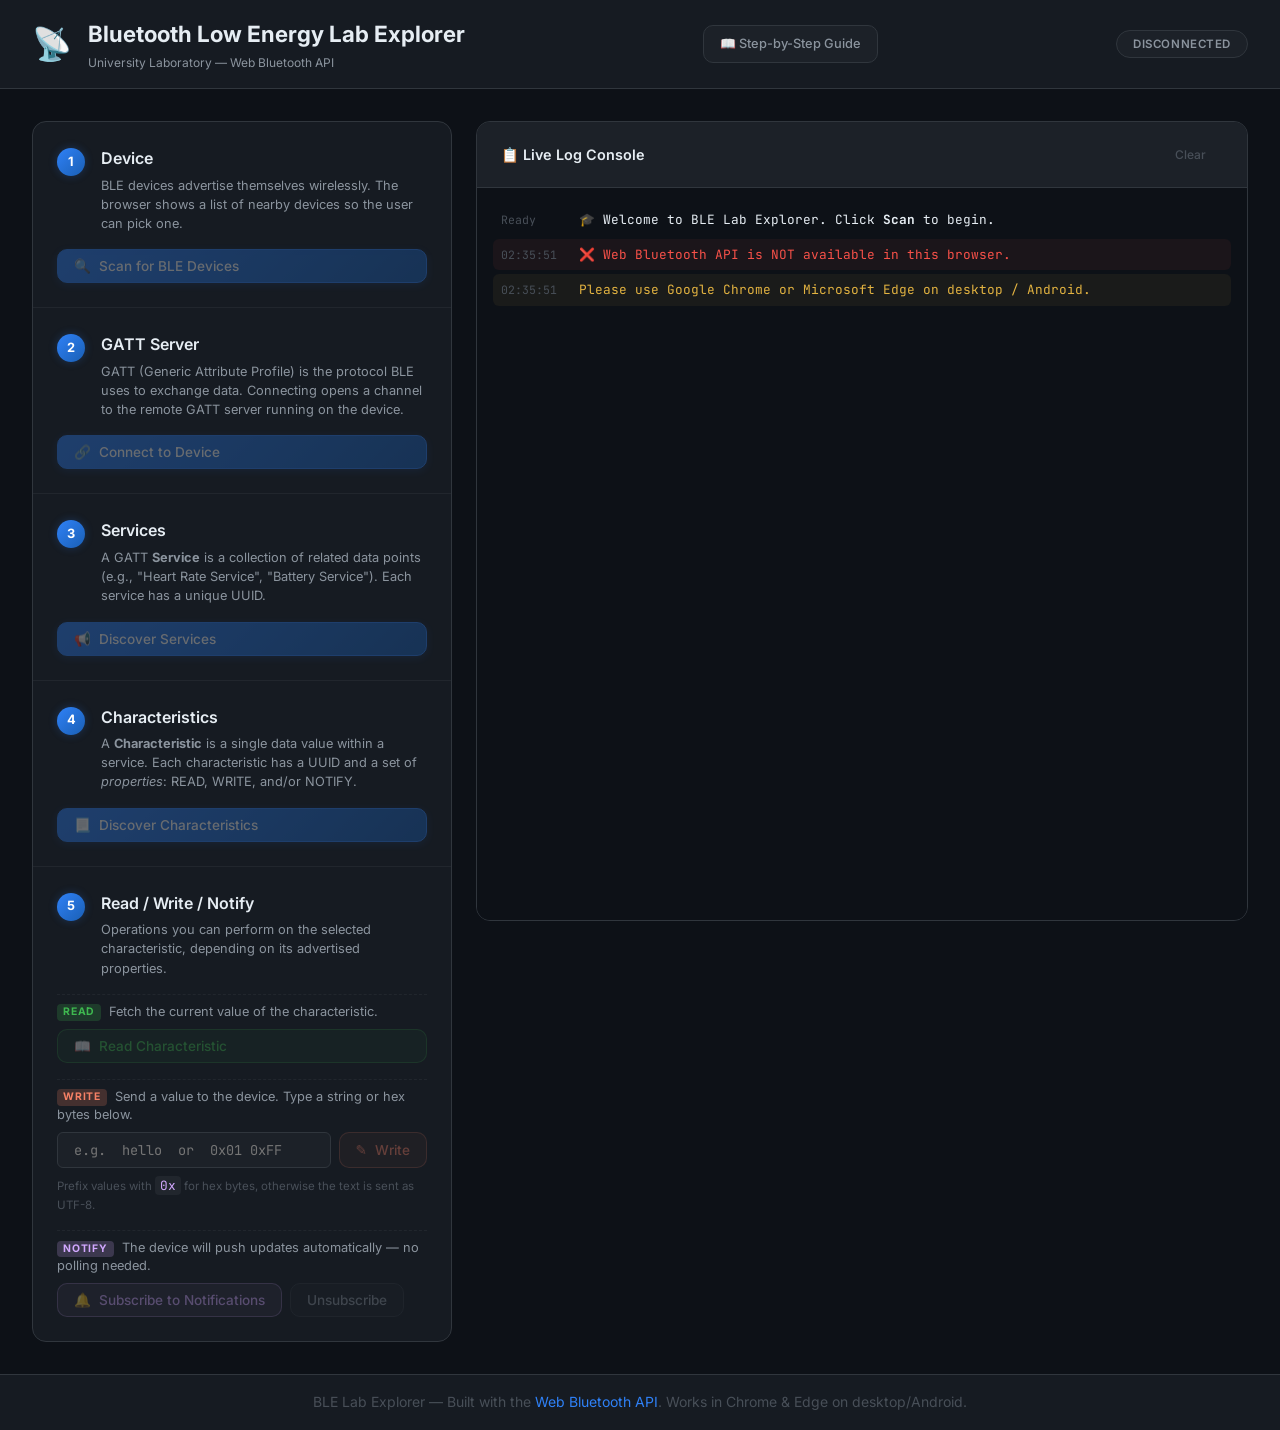
==== index.html @ 16290516 "deployed lab website for BLE" ====
<!DOCTYPE html>
<html lang="en">

<head>
    <meta charset="UTF-8" />
    <meta name="viewport" content="width=device-width, initial-scale=1.0" />
    <title>Bluetooth Low Energy Lab Explorer</title>
    <meta name="description"
        content="An interactive educational tool for exploring Bluetooth Low Energy (BLE) using the Web Bluetooth API." />
    <link rel="stylesheet" href="style.css" />
</head>

<body>

    <!-- =====================================================
       HEADER
  ===================================================== -->
    <header class="site-header">
        <div class="header-inner">
            <div class="logo">
                <span class="logo-icon">&#x1F4E1;</span>
                <div>
                    <h1>Bluetooth Low Energy Lab Explorer</h1>
                    <p class="subtitle">University Laboratory &mdash; Web Bluetooth API</p>
                </div>
            </div>
            <a href="guide.html" class="btn btn--secondary" style="font-size:0.8rem;text-decoration:none;">&#128214;
                Step-by-Step Guide</a>
            <div id="connection-badge" class="badge badge--disconnected">Disconnected</div>
        </div>
    </header>

    <!-- =====================================================
       MAIN LAYOUT
  ===================================================== -->
    <main class="layout">

        <!-- ── LEFT COLUMN: Controls ─────────────────────── -->
        <aside class="panel panel--controls">

            <!-- Step 1: Scan -->
            <section class="step-card" id="step-scan">
                <div class="step-header">
                    <span class="step-number">1</span>
                    <div>
                        <h2>Device</h2>
                        <p class="step-hint">
                            BLE devices advertise themselves wirelessly. The browser shows a
                            list of nearby devices so the user can pick one.
                        </p>
                    </div>
                </div>
                <button id="btn-scan" class="btn btn--primary">
                    <span class="btn-icon">&#128269;</span> Scan for BLE Devices
                </button>

                <!-- Selected device info box -->
                <div id="device-info" class="info-box hidden">
                    <p class="info-label">Selected Device</p>
                    <p id="device-name" class="info-value">—</p>
                    <p id="device-id" class="info-id">—</p>
                </div>
            </section>

            <!-- Step 2: Connect -->
            <section class="step-card" id="step-connect">
                <div class="step-header">
                    <span class="step-number">2</span>
                    <div>
                        <h2>GATT Server</h2>
                        <p class="step-hint">
                            GATT (Generic Attribute Profile) is the protocol BLE uses to
                            exchange data. Connecting opens a channel to the remote GATT
                            server running on the device.
                        </p>
                    </div>
                </div>
                <button id="btn-connect" class="btn btn--primary" disabled>
                    <span class="btn-icon">&#128279;</span> Connect to Device
                </button>
            </section>

            <!-- Step 3: Services -->
            <section class="step-card" id="step-services">
                <div class="step-header">
                    <span class="step-number">3</span>
                    <div>
                        <h2>Services</h2>
                        <p class="step-hint">
                            A GATT <strong>Service</strong> is a collection of related data
                            points (e.g., "Heart Rate Service", "Battery Service"). Each
                            service has a unique UUID.
                        </p>
                    </div>
                </div>
                <button id="btn-services" class="btn btn--primary" disabled>
                    <span class="btn-icon">&#128226;</span> Discover Services
                </button>

                <!-- Services list -->
                <div id="services-container" class="list-container hidden">
                    <p class="list-label">Primary Services</p>
                    <ul id="services-list" class="item-list"></ul>
                </div>
            </section>

            <!-- Step 4: Characteristics -->
            <section class="step-card" id="step-chars">
                <div class="step-header">
                    <span class="step-number">4</span>
                    <div>
                        <h2>Characteristics</h2>
                        <p class="step-hint">
                            A <strong>Characteristic</strong> is a single data value within
                            a service. Each characteristic has a UUID and a set of
                            <em>properties</em>: READ, WRITE, and/or NOTIFY.
                        </p>
                    </div>
                </div>
                <button id="btn-chars" class="btn btn--primary" disabled>
                    <span class="btn-icon">&#128195;</span> Discover Characteristics
                </button>

                <!-- Characteristics list -->
                <div id="chars-container" class="list-container hidden">
                    <p class="list-label">Characteristics</p>
                    <ul id="chars-list" class="item-list"></ul>
                </div>
            </section>

            <!-- Step 5: Operations -->
            <section class="step-card" id="step-ops">
                <div class="step-header">
                    <span class="step-number">5</span>
                    <div>
                        <h2>Read / Write / Notify</h2>
                        <p class="step-hint">
                            Operations you can perform on the selected characteristic,
                            depending on its advertised properties.
                        </p>
                    </div>
                </div>

                <!-- Property badges -->
                <div id="property-badges" class="badges-row hidden">
                    <span id="badge-read" class="prop-badge prop-badge--read"
                        title="This characteristic supports READ">READ</span>
                    <span id="badge-write" class="prop-badge prop-badge--write"
                        title="This characteristic supports WRITE">WRITE</span>
                    <span id="badge-notify" class="prop-badge prop-badge--notify"
                        title="This characteristic supports NOTIFY">NOTIFY</span>
                </div>

                <!-- READ -->
                <div class="op-group">
                    <p class="op-label">
                        <span class="op-tag op-tag--read">READ</span>
                        Fetch the current value of the characteristic.
                    </p>
                    <button id="btn-read" class="btn btn--read" disabled>
                        <span class="btn-icon">&#128214;</span> Read Characteristic
                    </button>
                </div>

                <!-- WRITE -->
                <div class="op-group">
                    <p class="op-label">
                        <span class="op-tag op-tag--write">WRITE</span>
                        Send a value to the device. Type a string or hex bytes below.
                    </p>
                    <div class="write-row">
                        <input id="write-input" type="text" placeholder="e.g.  hello  or  0x01 0xFF"
                            class="write-field" />
                        <button id="btn-write" class="btn btn--write" disabled>
                            <span class="btn-icon">&#9998;</span> Write
                        </button>
                    </div>
                    <p class="write-hint">
                        Prefix values with <code>0x</code> for hex bytes, otherwise the
                        text is sent as UTF-8.
                    </p>
                </div>

                <!-- NOTIFY -->
                <div class="op-group">
                    <p class="op-label">
                        <span class="op-tag op-tag--notify">NOTIFY</span>
                        The device will push updates automatically — no polling needed.
                    </p>
                    <div class="notify-row">
                        <button id="btn-subscribe" class="btn btn--notify" disabled>
                            <span class="btn-icon">&#128276;</span> Subscribe to Notifications
                        </button>
                        <button id="btn-unsubscribe" class="btn btn--secondary" disabled>
                            Unsubscribe
                        </button>
                    </div>
                </div>
            </section>

        </aside>

        <!-- ── RIGHT COLUMN: Log ──────────────────────────── -->
        <section class="panel panel--log">
            <div class="log-header">
                <h2>&#128203; Live Log Console</h2>
                <button id="btn-clear-log" class="btn btn--ghost">Clear</button>
            </div>
            <div id="log-output" class="log-output" aria-live="polite" aria-label="BLE operation log">
                <!-- Log entries injected by app.js -->
                <div class="log-entry log-entry--info">
                    <span class="log-ts">Ready</span>
                    <span class="log-msg">&#127891; Welcome to BLE Lab Explorer. Click <strong>Scan</strong> to
                        begin.</span>
                </div>
            </div>
        </section>

    </main>

    <!-- =====================================================
       FOOTER
  ===================================================== -->
    <footer class="site-footer">
        <p>
            BLE Lab Explorer &mdash; Built with the
            <a href="https://developer.mozilla.org/en-US/docs/Web/API/Web_Bluetooth_API" target="_blank"
                rel="noopener">Web Bluetooth API</a>.
            Works in Chrome &amp; Edge on desktop/Android.
        </p>
    </footer>

    <script src="app.js"></script>
</body>

</html>
---- style.css ----
/* ============================================================
   BLE Lab Explorer — style.css
   Premium dark-mode UI with subtle animations.
   ============================================================ */

/* ── Imports ─────────────────────────────────────────────── */
@import url('https://fonts.googleapis.com/css2?family=Inter:wght@300;400;500;600;700&family=JetBrains+Mono:wght@400;500&display=swap');

/* ── Design Tokens ───────────────────────────────────────── */
:root {
  /* Colors */
  --bg-base:       #0d1117;
  --bg-surface:    #161b22;
  --bg-elevated:   #1c2128;
  --bg-hover:      #21262d;
  --border:        #30363d;
  --border-subtle: #21262d;

  --text-primary:  #e6edf3;
  --text-secondary:#8b949e;
  --text-muted:    #484f58;

  /* Accent – BLE brand blue */
  --accent:        #2f81f7;
  --accent-glow:   rgba(47, 129, 247, 0.25);
  --accent-dark:   #1a5fb4;

  /* Semantic */
  --clr-read:      #3fb950;
  --clr-write:     #f78166;
  --clr-notify:    #d2a8ff;
  --clr-warn:      #e3b341;
  --clr-error:     #f85149;

  /* Spacing */
  --sp-xs:  4px;
  --sp-sm:  8px;
  --sp-md:  16px;
  --sp-lg:  24px;
  --sp-xl:  32px;

  /* Typography */
  --font-sans: 'Inter', system-ui, sans-serif;
  --font-mono: 'JetBrains Mono', 'Fira Code', monospace;

  /* Radii */
  --radius-sm:  6px;
  --radius-md:  10px;
  --radius-lg:  14px;
  --radius-xl:  20px;

  /* Transitions */
  --transition: 0.2s ease;
}

/* ── Reset ───────────────────────────────────────────────── */
*, *::before, *::after { box-sizing: border-box; margin: 0; padding: 0; }
html { scroll-behavior: smooth; }
body {
  font-family: var(--font-sans);
  background-color: var(--bg-base);
  color: var(--text-primary);
  min-height: 100vh;
  display: flex;
  flex-direction: column;
  line-height: 1.6;
}

/* ── Typography ──────────────────────────────────────────── */
h1 { font-size: clamp(1.1rem, 2.5vw, 1.4rem); font-weight: 700; }
h2 { font-size: 1rem; font-weight: 600; }
p  { font-size: 0.875rem; }
a  { color: var(--accent); text-decoration: none; }
a:hover { text-decoration: underline; }
code {
  font-family: var(--font-mono);
  background: var(--bg-hover);
  padding: 1px 5px;
  border-radius: 4px;
  font-size: 0.8rem;
  color: var(--clr-notify);
}

/* ── Scrollbar ───────────────────────────────────────────── */
::-webkit-scrollbar { width: 6px; }
::-webkit-scrollbar-track { background: transparent; }
::-webkit-scrollbar-thumb { background: var(--border); border-radius: 3px; }

/* ============================================================
   HEADER
   ============================================================ */
.site-header {
  background: var(--bg-surface);
  border-bottom: 1px solid var(--border);
  padding: var(--sp-md) var(--sp-xl);
  position: sticky;
  top: 0;
  z-index: 100;
  backdrop-filter: blur(12px);
}

.header-inner {
  max-width: 1400px;
  margin: 0 auto;
  display: flex;
  align-items: center;
  justify-content: space-between;
  gap: var(--sp-md);
}

.logo {
  display: flex;
  align-items: center;
  gap: var(--sp-md);
}

.logo-icon {
  font-size: 2rem;
  animation: pulse-icon 3s ease-in-out infinite;
}

@keyframes pulse-icon {
  0%,100% { filter: drop-shadow(0 0 6px #2f81f7aa); }
  50%      { filter: drop-shadow(0 0 16px #2f81f7ff); }
}

.subtitle {
  font-size: 0.75rem;
  color: var(--text-secondary);
  margin-top: 1px;
  font-weight: 400;
}

/* Connection badge */
.badge {
  font-size: 0.72rem;
  font-weight: 600;
  letter-spacing: 0.05em;
  text-transform: uppercase;
  padding: var(--sp-xs) var(--sp-md);
  border-radius: var(--radius-xl);
  border: 1px solid;
  transition: var(--transition);
  white-space: nowrap;
}

.badge--disconnected {
  color: var(--text-secondary);
  border-color: var(--border);
  background: var(--bg-elevated);
}

.badge--connected {
  color: var(--clr-read);
  border-color: var(--clr-read);
  background: rgba(63, 185, 80, 0.1);
  box-shadow: 0 0 12px rgba(63, 185, 80, 0.2);
}

/* ============================================================
   MAIN LAYOUT
   ============================================================ */
.layout {
  flex: 1;
  display: grid;
  grid-template-columns: minmax(0, 420px) 1fr;
  gap: var(--sp-lg);
  padding: var(--sp-xl);
  max-width: 1400px;
  margin: 0 auto;
  width: 100%;
}

@media (max-width: 900px) {
  .layout { grid-template-columns: 1fr; }
}

/* ── Generic Panel ───────────────────────────────────────── */
.panel {
  background: var(--bg-surface);
  border: 1px solid var(--border);
  border-radius: var(--radius-lg);
  overflow: hidden;
}

/* ─── Controls column ────────────────────────────────────── */
.panel--controls {
  display: flex;
  flex-direction: column;
  gap: 0;
  align-self: start;
}

/* ── Step Cards ──────────────────────────────────────────── */
.step-card {
  padding: var(--sp-lg);
  border-bottom: 1px solid var(--border-subtle);
  display: flex;
  flex-direction: column;
  gap: var(--sp-md);
}
.step-card:last-child { border-bottom: none; }

.step-header {
  display: flex;
  align-items: flex-start;
  gap: var(--sp-md);
}

.step-number {
  flex-shrink: 0;
  width: 28px;
  height: 28px;
  border-radius: 50%;
  background: linear-gradient(135deg, var(--accent), var(--accent-dark));
  color: #fff;
  font-size: 0.8rem;
  font-weight: 700;
  display: flex;
  align-items: center;
  justify-content: center;
  box-shadow: 0 0 8px var(--accent-glow);
  margin-top: 2px;
}

.step-hint {
  color: var(--text-secondary);
  font-size: 0.8rem;
  line-height: 1.5;
  margin-top: var(--sp-xs);
}

/* ── Info Box (selected device) ──────────────────────────── */
.info-box {
  background: var(--bg-elevated);
  border: 1px solid var(--border);
  border-radius: var(--radius-md);
  padding: var(--sp-md);
}

.info-label {
  font-size: 0.7rem;
  font-weight: 600;
  text-transform: uppercase;
  letter-spacing: 0.08em;
  color: var(--text-muted);
  margin-bottom: var(--sp-xs);
}

.info-value {
  font-size: 1rem;
  font-weight: 600;
  color: var(--accent);
}

.info-id {
  font-family: var(--font-mono);
  font-size: 0.72rem;
  color: var(--text-secondary);
  margin-top: 2px;
  word-break: break-all;
}

/* ── List Containers ─────────────────────────────────────── */
.list-container {
  background: var(--bg-elevated);
  border: 1px solid var(--border);
  border-radius: var(--radius-md);
  overflow: hidden;
}

.list-label {
  font-size: 0.7rem;
  font-weight: 600;
  text-transform: uppercase;
  letter-spacing: 0.08em;
  color: var(--text-muted);
  padding: var(--sp-sm) var(--sp-md);
  border-bottom: 1px solid var(--border-subtle);
}

.item-list {
  list-style: none;
  max-height: 200px;
  overflow-y: auto;
}

.item-list li {
  padding: var(--sp-sm) var(--sp-md);
  font-size: 0.8rem;
  font-family: var(--font-mono);
  cursor: pointer;
  border-bottom: 1px solid var(--border-subtle);
  transition: background var(--transition), color var(--transition);
  display: flex;
  flex-direction: column;
  gap: 2px;
}

.item-list li:last-child { border-bottom: none; }

.item-list li:hover {
  background: var(--bg-hover);
  color: var(--accent);
}

.item-list li.selected {
  background: rgba(47, 129, 247, 0.12);
  color: var(--accent);
  border-left: 3px solid var(--accent);
}

.item-uuid {
  color: var(--text-muted);
  font-size: 0.68rem;
  word-break: break-all;
}

.item-props {
  display: flex;
  gap: 4px;
  flex-wrap: wrap;
  margin-top: 2px;
}

/* ── Property Badges ─────────────────────────────────────── */
.badges-row {
  display: flex;
  gap: var(--sp-sm);
  flex-wrap: wrap;
}

.prop-badge {
  font-size: 0.65rem;
  font-weight: 700;
  letter-spacing: 0.08em;
  padding: 2px 8px;
  border-radius: var(--radius-xl);
  border: 1px solid;
  opacity: 0.3;
  transition: opacity var(--transition), box-shadow var(--transition);
}

.prop-badge.active { opacity: 1; }

.prop-badge--read   { color: var(--clr-read);   border-color: var(--clr-read);   }
.prop-badge--write  { color: var(--clr-write);  border-color: var(--clr-write);  }
.prop-badge--notify { color: var(--clr-notify); border-color: var(--clr-notify); }

.prop-badge--read.active   { box-shadow: 0 0 8px rgba(63,185,80,0.4); }
.prop-badge--write.active  { box-shadow: 0 0 8px rgba(247,129,102,0.4); }
.prop-badge--notify.active { box-shadow: 0 0 8px rgba(210,168,255,0.4); }

/* ── Op Groups (read/write/notify) ───────────────────────── */
.op-group {
  display: flex;
  flex-direction: column;
  gap: var(--sp-sm);
  padding-top: var(--sp-sm);
  border-top: 1px dashed var(--border-subtle);
}
.op-group:first-of-type { border-top: none; }

.op-label {
  color: var(--text-secondary);
  font-size: 0.8rem;
  line-height: 1.4;
}

.op-tag {
  display: inline-block;
  font-size: 0.65rem;
  font-weight: 700;
  letter-spacing: 0.08em;
  padding: 1px 6px;
  border-radius: 4px;
  margin-right: 4px;
  vertical-align: middle;
}

.op-tag--read   { background: rgba(63,185,80,0.2);   color: var(--clr-read);   }
.op-tag--write  { background: rgba(247,129,102,0.2); color: var(--clr-write);  }
.op-tag--notify { background: rgba(210,168,255,0.2); color: var(--clr-notify); }

/* Write input */
.write-row {
  display: flex;
  gap: var(--sp-sm);
}

.write-field {
  flex: 1;
  background: var(--bg-elevated);
  border: 1px solid var(--border);
  border-radius: var(--radius-sm);
  color: var(--text-primary);
  font-family: var(--font-mono);
  font-size: 0.85rem;
  padding: var(--sp-sm) var(--sp-md);
  outline: none;
  transition: border-color var(--transition), box-shadow var(--transition);
}

.write-field:focus {
  border-color: var(--accent);
  box-shadow: 0 0 0 3px var(--accent-glow);
}

.write-hint {
  font-size: 0.72rem;
  color: var(--text-muted);
}

.notify-row {
  display: flex;
  gap: var(--sp-sm);
  flex-wrap: wrap;
}

/* ============================================================
   BUTTONS
   ============================================================ */
.btn {
  display: inline-flex;
  align-items: center;
  gap: var(--sp-sm);
  font-family: var(--font-sans);
  font-size: 0.85rem;
  font-weight: 500;
  padding: var(--sp-sm) var(--sp-md);
  border-radius: var(--radius-md);
  border: 1px solid transparent;
  cursor: pointer;
  transition: all var(--transition);
  white-space: nowrap;
}

.btn:disabled {
  opacity: 0.35;
  cursor: not-allowed;
}

.btn-icon { font-style: normal; }

/* Primary */
.btn--primary {
  background: linear-gradient(135deg, var(--accent), var(--accent-dark));
  color: #fff;
  border-color: var(--accent);
  box-shadow: 0 2px 8px var(--accent-glow);
}
.btn--primary:not(:disabled):hover {
  filter: brightness(1.15);
  box-shadow: 0 4px 16px var(--accent-glow);
  transform: translateY(-1px);
}

/* Read */
.btn--read {
  background: rgba(63,185,80,0.12);
  color: var(--clr-read);
  border-color: rgba(63,185,80,0.4);
}
.btn--read:not(:disabled):hover {
  background: rgba(63,185,80,0.22);
  box-shadow: 0 0 12px rgba(63,185,80,0.25);
  transform: translateY(-1px);
}

/* Write */
.btn--write {
  background: rgba(247,129,102,0.12);
  color: var(--clr-write);
  border-color: rgba(247,129,102,0.4);
}
.btn--write:not(:disabled):hover {
  background: rgba(247,129,102,0.22);
  box-shadow: 0 0 12px rgba(247,129,102,0.25);
  transform: translateY(-1px);
}

/* Notify */
.btn--notify {
  background: rgba(210,168,255,0.12);
  color: var(--clr-notify);
  border-color: rgba(210,168,255,0.4);
}
.btn--notify:not(:disabled):hover {
  background: rgba(210,168,255,0.22);
  box-shadow: 0 0 12px rgba(210,168,255,0.25);
  transform: translateY(-1px);
}

/* Secondary / ghost */
.btn--secondary {
  background: var(--bg-elevated);
  color: var(--text-secondary);
  border-color: var(--border);
}
.btn--secondary:not(:disabled):hover {
  background: var(--bg-hover);
  color: var(--text-primary);
}

.btn--ghost {
  background: transparent;
  color: var(--text-muted);
  border-color: transparent;
  font-size: 0.75rem;
}
.btn--ghost:hover { color: var(--text-secondary); }

/* ============================================================
   LOG PANEL
   ============================================================ */
.panel--log {
  display: flex;
  flex-direction: column;
  position: sticky;
  top: calc(64px + var(--sp-lg));
  max-height: calc(100vh - 100px);
}

.log-header {
  display: flex;
  align-items: center;
  justify-content: space-between;
  padding: var(--sp-md) var(--sp-lg);
  border-bottom: 1px solid var(--border);
  background: var(--bg-elevated);
}

.log-header h2 { font-size: 0.9rem; }

.log-output {
  flex: 1;
  overflow-y: auto;
  padding: var(--sp-md);
  display: flex;
  flex-direction: column;
  gap: 4px;
  font-family: var(--font-mono);
  font-size: 0.8rem;
  background: var(--bg-base);
}

/* Log entries */
.log-entry {
  display: grid;
  grid-template-columns: 70px 1fr;
  gap: var(--sp-sm);
  padding: 6px var(--sp-sm);
  border-radius: var(--radius-sm);
  animation: slide-in 0.2s ease;
  line-height: 1.5;
}

@keyframes slide-in {
  from { opacity: 0; transform: translateY(-4px); }
  to   { opacity: 1; transform: translateY(0); }
}

.log-ts {
  color: var(--text-muted);
  font-size: 0.72rem;
  padding-top: 1px;
  white-space: nowrap;
}

.log-msg { color: var(--text-primary); word-break: break-word; }

/* Entry types */
.log-entry--info    { background: transparent; }
.log-entry--success { background: rgba(63,185,80,0.06); }
.log-entry--success .log-msg { color: var(--clr-read); }
.log-entry--error   { background: rgba(248,81,73,0.06); }
.log-entry--error   .log-msg { color: var(--clr-error); }
.log-entry--warn    { background: rgba(227,179,65,0.06); }
.log-entry--warn    .log-msg { color: var(--clr-warn); }
.log-entry--notify  { background: rgba(210,168,255,0.06); }
.log-entry--notify  .log-msg { color: var(--clr-notify); }
.log-entry--write   { background: rgba(247,129,102,0.06); }
.log-entry--write   .log-msg { color: var(--clr-write); }

/* ============================================================
   FOOTER
   ============================================================ */
.site-footer {
  text-align: center;
  padding: var(--sp-md) var(--sp-xl);
  font-size: 0.75rem;
  color: var(--text-muted);
  border-top: 1px solid var(--border);
  background: var(--bg-surface);
}

/* ============================================================
   UTILITIES
   ============================================================ */
.hidden { display: none !important; }
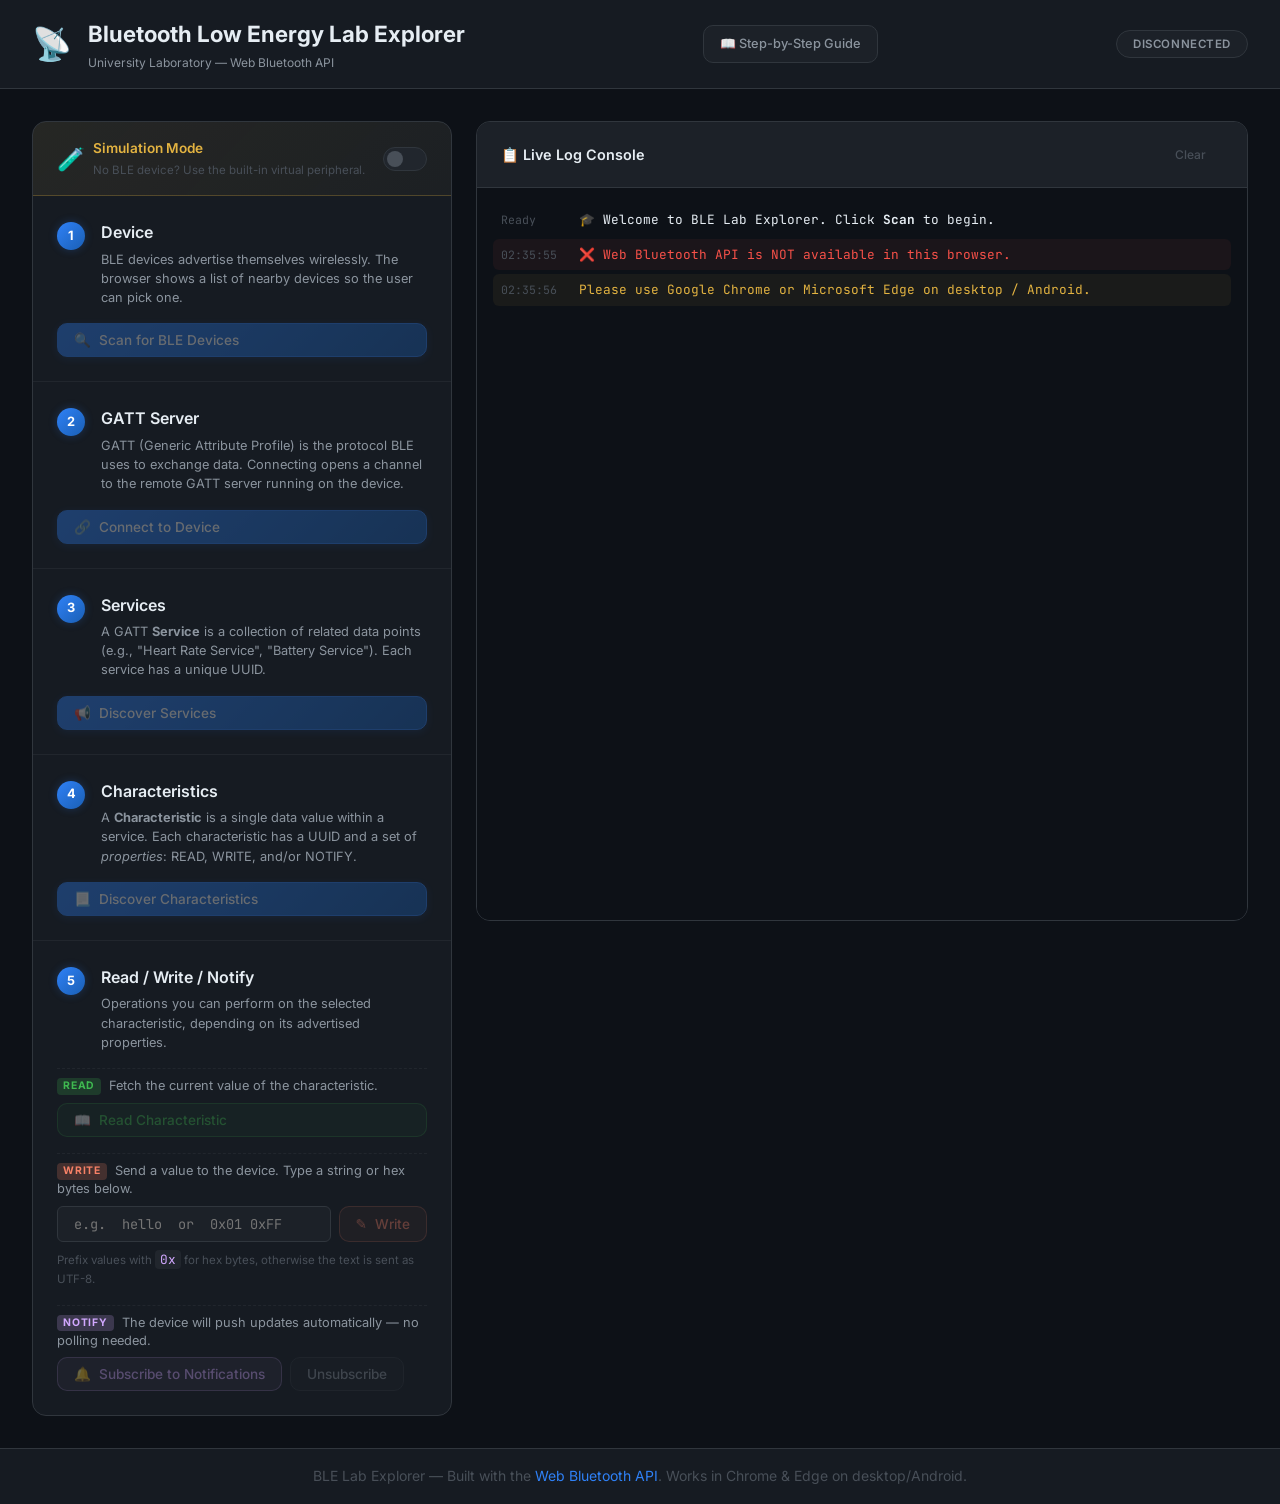
==== commit 91527bb9: "adding gatt server for nRFC app" ====
--- a/index.html
+++ b/index.html
@@ -37,6 +37,33 @@
 
         <!-- ── LEFT COLUMN: Controls ─────────────────────── -->
         <aside class="panel panel--controls">
+
+            <!-- ── Simulation Mode Toggle ─────────────────────── -->
+            <div class="sim-panel" id="sim-panel">
+                <div class="sim-panel__left">
+                    <span class="sim-icon">🧪</span>
+                    <div>
+                        <p class="sim-title">Simulation Mode</p>
+                        <p class="sim-desc">No BLE device? Use the built-in virtual peripheral.</p>
+                    </div>
+                </div>
+                <label class="toggle" title="Enable simulation mode">
+                    <input type="checkbox" id="sim-toggle" />
+                    <span class="toggle__track"></span>
+                </label>
+            </div>
+
+            <!-- Sim device info card (shown when sim mode is ON) -->
+            <div id="sim-info" class="sim-info hidden">
+                <p class="sim-info__title">📡 Virtual BLE Device</p>
+                <ul class="sim-info__list">
+                    <li><span class="sim-svc">0x180F</span> Battery Service — battery_level <em>READ NOTIFY</em></li>
+                    <li><span class="sim-svc">0x181A</span> Environmental Sensing — temperature <em>READ NOTIFY</em>
+                    </li>
+                    <li><span class="sim-svc">0xFFFF</span> Lab Custom Service — lab_rw <em>READ WRITE</em> ·
+                        lab_counter <em>READ NOTIFY</em></li>
+                </ul>
+            </div>
 
             <!-- Step 1: Scan -->
             <section class="step-card" id="step-scan">
@@ -230,6 +257,7 @@
         </p>
     </footer>
 
+    <script src="peripheral.js"></script>
     <script src="app.js"></script>
 </body>
 
--- a/style.css
+++ b/style.css
@@ -9,53 +9,63 @@
 /* ── Design Tokens ───────────────────────────────────────── */
 :root {
   /* Colors */
-  --bg-base:       #0d1117;
-  --bg-surface:    #161b22;
-  --bg-elevated:   #1c2128;
-  --bg-hover:      #21262d;
-  --border:        #30363d;
+  --bg-base: #0d1117;
+  --bg-surface: #161b22;
+  --bg-elevated: #1c2128;
+  --bg-hover: #21262d;
+  --border: #30363d;
   --border-subtle: #21262d;
 
-  --text-primary:  #e6edf3;
-  --text-secondary:#8b949e;
-  --text-muted:    #484f58;
+  --text-primary: #e6edf3;
+  --text-secondary: #8b949e;
+  --text-muted: #484f58;
 
   /* Accent – BLE brand blue */
-  --accent:        #2f81f7;
-  --accent-glow:   rgba(47, 129, 247, 0.25);
-  --accent-dark:   #1a5fb4;
+  --accent: #2f81f7;
+  --accent-glow: rgba(47, 129, 247, 0.25);
+  --accent-dark: #1a5fb4;
 
   /* Semantic */
-  --clr-read:      #3fb950;
-  --clr-write:     #f78166;
-  --clr-notify:    #d2a8ff;
-  --clr-warn:      #e3b341;
-  --clr-error:     #f85149;
+  --clr-read: #3fb950;
+  --clr-write: #f78166;
+  --clr-notify: #d2a8ff;
+  --clr-warn: #e3b341;
+  --clr-error: #f85149;
 
   /* Spacing */
-  --sp-xs:  4px;
-  --sp-sm:  8px;
-  --sp-md:  16px;
-  --sp-lg:  24px;
-  --sp-xl:  32px;
+  --sp-xs: 4px;
+  --sp-sm: 8px;
+  --sp-md: 16px;
+  --sp-lg: 24px;
+  --sp-xl: 32px;
 
   /* Typography */
   --font-sans: 'Inter', system-ui, sans-serif;
   --font-mono: 'JetBrains Mono', 'Fira Code', monospace;
 
   /* Radii */
-  --radius-sm:  6px;
-  --radius-md:  10px;
-  --radius-lg:  14px;
-  --radius-xl:  20px;
+  --radius-sm: 6px;
+  --radius-md: 10px;
+  --radius-lg: 14px;
+  --radius-xl: 20px;
 
   /* Transitions */
   --transition: 0.2s ease;
 }
 
 /* ── Reset ───────────────────────────────────────────────── */
-*, *::before, *::after { box-sizing: border-box; margin: 0; padding: 0; }
-html { scroll-behavior: smooth; }
+*,
+*::before,
+*::after {
+  box-sizing: border-box;
+  margin: 0;
+  padding: 0;
+}
+
+html {
+  scroll-behavior: smooth;
+}
+
 body {
   font-family: var(--font-sans);
   background-color: var(--bg-base);
@@ -67,11 +77,29 @@
 }
 
 /* ── Typography ──────────────────────────────────────────── */
-h1 { font-size: clamp(1.1rem, 2.5vw, 1.4rem); font-weight: 700; }
-h2 { font-size: 1rem; font-weight: 600; }
-p  { font-size: 0.875rem; }
-a  { color: var(--accent); text-decoration: none; }
-a:hover { text-decoration: underline; }
+h1 {
+  font-size: clamp(1.1rem, 2.5vw, 1.4rem);
+  font-weight: 700;
+}
+
+h2 {
+  font-size: 1rem;
+  font-weight: 600;
+}
+
+p {
+  font-size: 0.875rem;
+}
+
+a {
+  color: var(--accent);
+  text-decoration: none;
+}
+
+a:hover {
+  text-decoration: underline;
+}
+
 code {
   font-family: var(--font-mono);
   background: var(--bg-hover);
@@ -82,9 +110,18 @@
 }
 
 /* ── Scrollbar ───────────────────────────────────────────── */
-::-webkit-scrollbar { width: 6px; }
-::-webkit-scrollbar-track { background: transparent; }
-::-webkit-scrollbar-thumb { background: var(--border); border-radius: 3px; }
+::-webkit-scrollbar {
+  width: 6px;
+}
+
+::-webkit-scrollbar-track {
+  background: transparent;
+}
+
+::-webkit-scrollbar-thumb {
+  background: var(--border);
+  border-radius: 3px;
+}
 
 /* ============================================================
    HEADER
@@ -120,8 +157,15 @@
 }
 
 @keyframes pulse-icon {
-  0%,100% { filter: drop-shadow(0 0 6px #2f81f7aa); }
-  50%      { filter: drop-shadow(0 0 16px #2f81f7ff); }
+
+  0%,
+  100% {
+    filter: drop-shadow(0 0 6px #2f81f7aa);
+  }
+
+  50% {
+    filter: drop-shadow(0 0 16px #2f81f7ff);
+  }
 }
 
 .subtitle {
@@ -172,7 +216,9 @@
 }
 
 @media (max-width: 900px) {
-  .layout { grid-template-columns: 1fr; }
+  .layout {
+    grid-template-columns: 1fr;
+  }
 }
 
 /* ── Generic Panel ───────────────────────────────────────── */
@@ -199,7 +245,10 @@
   flex-direction: column;
   gap: var(--sp-md);
 }
-.step-card:last-child { border-bottom: none; }
+
+.step-card:last-child {
+  border-bottom: none;
+}
 
 .step-header {
   display: flex;
@@ -297,7 +346,9 @@
   gap: 2px;
 }
 
-.item-list li:last-child { border-bottom: none; }
+.item-list li:last-child {
+  border-bottom: none;
+}
 
 .item-list li:hover {
   background: var(--bg-hover);
@@ -341,15 +392,36 @@
   transition: opacity var(--transition), box-shadow var(--transition);
 }
 
-.prop-badge.active { opacity: 1; }
-
-.prop-badge--read   { color: var(--clr-read);   border-color: var(--clr-read);   }
-.prop-badge--write  { color: var(--clr-write);  border-color: var(--clr-write);  }
-.prop-badge--notify { color: var(--clr-notify); border-color: var(--clr-notify); }
-
-.prop-badge--read.active   { box-shadow: 0 0 8px rgba(63,185,80,0.4); }
-.prop-badge--write.active  { box-shadow: 0 0 8px rgba(247,129,102,0.4); }
-.prop-badge--notify.active { box-shadow: 0 0 8px rgba(210,168,255,0.4); }
+.prop-badge.active {
+  opacity: 1;
+}
+
+.prop-badge--read {
+  color: var(--clr-read);
+  border-color: var(--clr-read);
+}
+
+.prop-badge--write {
+  color: var(--clr-write);
+  border-color: var(--clr-write);
+}
+
+.prop-badge--notify {
+  color: var(--clr-notify);
+  border-color: var(--clr-notify);
+}
+
+.prop-badge--read.active {
+  box-shadow: 0 0 8px rgba(63, 185, 80, 0.4);
+}
+
+.prop-badge--write.active {
+  box-shadow: 0 0 8px rgba(247, 129, 102, 0.4);
+}
+
+.prop-badge--notify.active {
+  box-shadow: 0 0 8px rgba(210, 168, 255, 0.4);
+}
 
 /* ── Op Groups (read/write/notify) ───────────────────────── */
 .op-group {
@@ -359,7 +431,10 @@
   padding-top: var(--sp-sm);
   border-top: 1px dashed var(--border-subtle);
 }
-.op-group:first-of-type { border-top: none; }
+
+.op-group:first-of-type {
+  border-top: none;
+}
 
 .op-label {
   color: var(--text-secondary);
@@ -378,9 +453,20 @@
   vertical-align: middle;
 }
 
-.op-tag--read   { background: rgba(63,185,80,0.2);   color: var(--clr-read);   }
-.op-tag--write  { background: rgba(247,129,102,0.2); color: var(--clr-write);  }
-.op-tag--notify { background: rgba(210,168,255,0.2); color: var(--clr-notify); }
+.op-tag--read {
+  background: rgba(63, 185, 80, 0.2);
+  color: var(--clr-read);
+}
+
+.op-tag--write {
+  background: rgba(247, 129, 102, 0.2);
+  color: var(--clr-write);
+}
+
+.op-tag--notify {
+  background: rgba(210, 168, 255, 0.2);
+  color: var(--clr-notify);
+}
 
 /* Write input */
 .write-row {
@@ -440,7 +526,9 @@
   cursor: not-allowed;
 }
 
-.btn-icon { font-style: normal; }
+.btn-icon {
+  font-style: normal;
+}
 
 /* Primary */
 .btn--primary {
@@ -449,6 +537,7 @@
   border-color: var(--accent);
   box-shadow: 0 2px 8px var(--accent-glow);
 }
+
 .btn--primary:not(:disabled):hover {
   filter: brightness(1.15);
   box-shadow: 0 4px 16px var(--accent-glow);
@@ -457,37 +546,40 @@
 
 /* Read */
 .btn--read {
-  background: rgba(63,185,80,0.12);
+  background: rgba(63, 185, 80, 0.12);
   color: var(--clr-read);
-  border-color: rgba(63,185,80,0.4);
-}
+  border-color: rgba(63, 185, 80, 0.4);
+}
+
 .btn--read:not(:disabled):hover {
-  background: rgba(63,185,80,0.22);
-  box-shadow: 0 0 12px rgba(63,185,80,0.25);
+  background: rgba(63, 185, 80, 0.22);
+  box-shadow: 0 0 12px rgba(63, 185, 80, 0.25);
   transform: translateY(-1px);
 }
 
 /* Write */
 .btn--write {
-  background: rgba(247,129,102,0.12);
+  background: rgba(247, 129, 102, 0.12);
   color: var(--clr-write);
-  border-color: rgba(247,129,102,0.4);
-}
+  border-color: rgba(247, 129, 102, 0.4);
+}
+
 .btn--write:not(:disabled):hover {
-  background: rgba(247,129,102,0.22);
-  box-shadow: 0 0 12px rgba(247,129,102,0.25);
+  background: rgba(247, 129, 102, 0.22);
+  box-shadow: 0 0 12px rgba(247, 129, 102, 0.25);
   transform: translateY(-1px);
 }
 
 /* Notify */
 .btn--notify {
-  background: rgba(210,168,255,0.12);
+  background: rgba(210, 168, 255, 0.12);
   color: var(--clr-notify);
-  border-color: rgba(210,168,255,0.4);
-}
+  border-color: rgba(210, 168, 255, 0.4);
+}
+
 .btn--notify:not(:disabled):hover {
-  background: rgba(210,168,255,0.22);
-  box-shadow: 0 0 12px rgba(210,168,255,0.25);
+  background: rgba(210, 168, 255, 0.22);
+  box-shadow: 0 0 12px rgba(210, 168, 255, 0.25);
   transform: translateY(-1px);
 }
 
@@ -497,6 +589,7 @@
   color: var(--text-secondary);
   border-color: var(--border);
 }
+
 .btn--secondary:not(:disabled):hover {
   background: var(--bg-hover);
   color: var(--text-primary);
@@ -508,7 +601,10 @@
   border-color: transparent;
   font-size: 0.75rem;
 }
-.btn--ghost:hover { color: var(--text-secondary); }
+
+.btn--ghost:hover {
+  color: var(--text-secondary);
+}
 
 /* ============================================================
    LOG PANEL
@@ -530,7 +626,9 @@
   background: var(--bg-elevated);
 }
 
-.log-header h2 { font-size: 0.9rem; }
+.log-header h2 {
+  font-size: 0.9rem;
+}
 
 .log-output {
   flex: 1;
@@ -556,8 +654,15 @@
 }
 
 @keyframes slide-in {
-  from { opacity: 0; transform: translateY(-4px); }
-  to   { opacity: 1; transform: translateY(0); }
+  from {
+    opacity: 0;
+    transform: translateY(-4px);
+  }
+
+  to {
+    opacity: 1;
+    transform: translateY(0);
+  }
 }
 
 .log-ts {
@@ -567,20 +672,55 @@
   white-space: nowrap;
 }
 
-.log-msg { color: var(--text-primary); word-break: break-word; }
+.log-msg {
+  color: var(--text-primary);
+  word-break: break-word;
+}
 
 /* Entry types */
-.log-entry--info    { background: transparent; }
-.log-entry--success { background: rgba(63,185,80,0.06); }
-.log-entry--success .log-msg { color: var(--clr-read); }
-.log-entry--error   { background: rgba(248,81,73,0.06); }
-.log-entry--error   .log-msg { color: var(--clr-error); }
-.log-entry--warn    { background: rgba(227,179,65,0.06); }
-.log-entry--warn    .log-msg { color: var(--clr-warn); }
-.log-entry--notify  { background: rgba(210,168,255,0.06); }
-.log-entry--notify  .log-msg { color: var(--clr-notify); }
-.log-entry--write   { background: rgba(247,129,102,0.06); }
-.log-entry--write   .log-msg { color: var(--clr-write); }
+.log-entry--info {
+  background: transparent;
+}
+
+.log-entry--success {
+  background: rgba(63, 185, 80, 0.06);
+}
+
+.log-entry--success .log-msg {
+  color: var(--clr-read);
+}
+
+.log-entry--error {
+  background: rgba(248, 81, 73, 0.06);
+}
+
+.log-entry--error .log-msg {
+  color: var(--clr-error);
+}
+
+.log-entry--warn {
+  background: rgba(227, 179, 65, 0.06);
+}
+
+.log-entry--warn .log-msg {
+  color: var(--clr-warn);
+}
+
+.log-entry--notify {
+  background: rgba(210, 168, 255, 0.06);
+}
+
+.log-entry--notify .log-msg {
+  color: var(--clr-notify);
+}
+
+.log-entry--write {
+  background: rgba(247, 129, 102, 0.06);
+}
+
+.log-entry--write .log-msg {
+  color: var(--clr-write);
+}
 
 /* ============================================================
    FOOTER
@@ -597,4 +737,141 @@
 /* ============================================================
    UTILITIES
    ============================================================ */
-.hidden { display: none !important; }
+.hidden {
+  display: none !important;
+}
+
+/* ============================================================
+   SIMULATION MODE — toggle panel + virtual device info
+   ============================================================ */
+
+/* ── Simulation panel (top of controls column) ───────────── */
+.sim-panel {
+  display: flex;
+  align-items: center;
+  justify-content: space-between;
+  gap: var(--sp-md);
+  padding: var(--sp-md) var(--sp-lg);
+  background: linear-gradient(135deg,
+      rgba(227, 179, 65, 0.08) 0%,
+      rgba(227, 179, 65, 0.03) 100%);
+  border-bottom: 1px solid rgba(227, 179, 65, 0.25);
+}
+
+.sim-panel__left {
+  display: flex;
+  align-items: center;
+  gap: var(--sp-sm);
+}
+
+.sim-icon {
+  font-size: 1.4rem;
+}
+
+.sim-title {
+  font-size: 0.85rem;
+  font-weight: 600;
+  color: var(--clr-warn);
+}
+
+.sim-desc {
+  font-size: 0.72rem;
+  color: var(--text-muted);
+  margin-top: 1px;
+}
+
+/* ── iOS-style toggle switch ────────────────────────────── */
+.toggle {
+  position: relative;
+  display: inline-block;
+  width: 44px;
+  height: 24px;
+  flex-shrink: 0;
+  cursor: pointer;
+}
+
+.toggle input {
+  opacity: 0;
+  width: 0;
+  height: 0;
+  position: absolute;
+}
+
+.toggle__track {
+  position: absolute;
+  inset: 0;
+  background: var(--bg-hover);
+  border: 1px solid var(--border);
+  border-radius: 24px;
+  transition: background var(--transition), border-color var(--transition);
+}
+
+.toggle__track::after {
+  content: '';
+  position: absolute;
+  top: 3px;
+  left: 3px;
+  width: 16px;
+  height: 16px;
+  background: var(--text-muted);
+  border-radius: 50%;
+  transition: transform var(--transition), background var(--transition);
+}
+
+.toggle input:checked+.toggle__track {
+  background: rgba(227, 179, 65, 0.85);
+  border-color: var(--clr-warn);
+}
+
+.toggle input:checked+.toggle__track::after {
+  transform: translateX(20px);
+  background: #fff;
+}
+
+/* ── Virtual device info card ────────────────────────────── */
+.sim-info {
+  margin: 0 var(--sp-lg);
+  padding: var(--sp-md);
+  background: rgba(227, 179, 65, 0.06);
+  border: 1px solid rgba(227, 179, 65, 0.2);
+  border-radius: var(--radius-md);
+  margin-bottom: var(--sp-md);
+  animation: slide-in 0.2s ease;
+}
+
+.sim-info__title {
+  font-size: 0.8rem;
+  font-weight: 600;
+  color: var(--clr-warn);
+  margin-bottom: var(--sp-sm);
+}
+
+.sim-info__list {
+  list-style: none;
+  display: flex;
+  flex-direction: column;
+  gap: 6px;
+}
+
+.sim-info__list li {
+  font-size: 0.75rem;
+  color: var(--text-secondary);
+  line-height: 1.4;
+}
+
+.sim-info__list em {
+  font-style: normal;
+  font-family: var(--font-mono);
+  font-size: 0.65rem;
+  color: var(--text-muted);
+}
+
+.sim-svc {
+  font-family: var(--font-mono);
+  font-size: 0.7rem;
+  color: var(--clr-warn);
+  background: rgba(227, 179, 65, 0.12);
+  padding: 0 5px;
+  border-radius: 4px;
+  margin-right: 4px;
+}
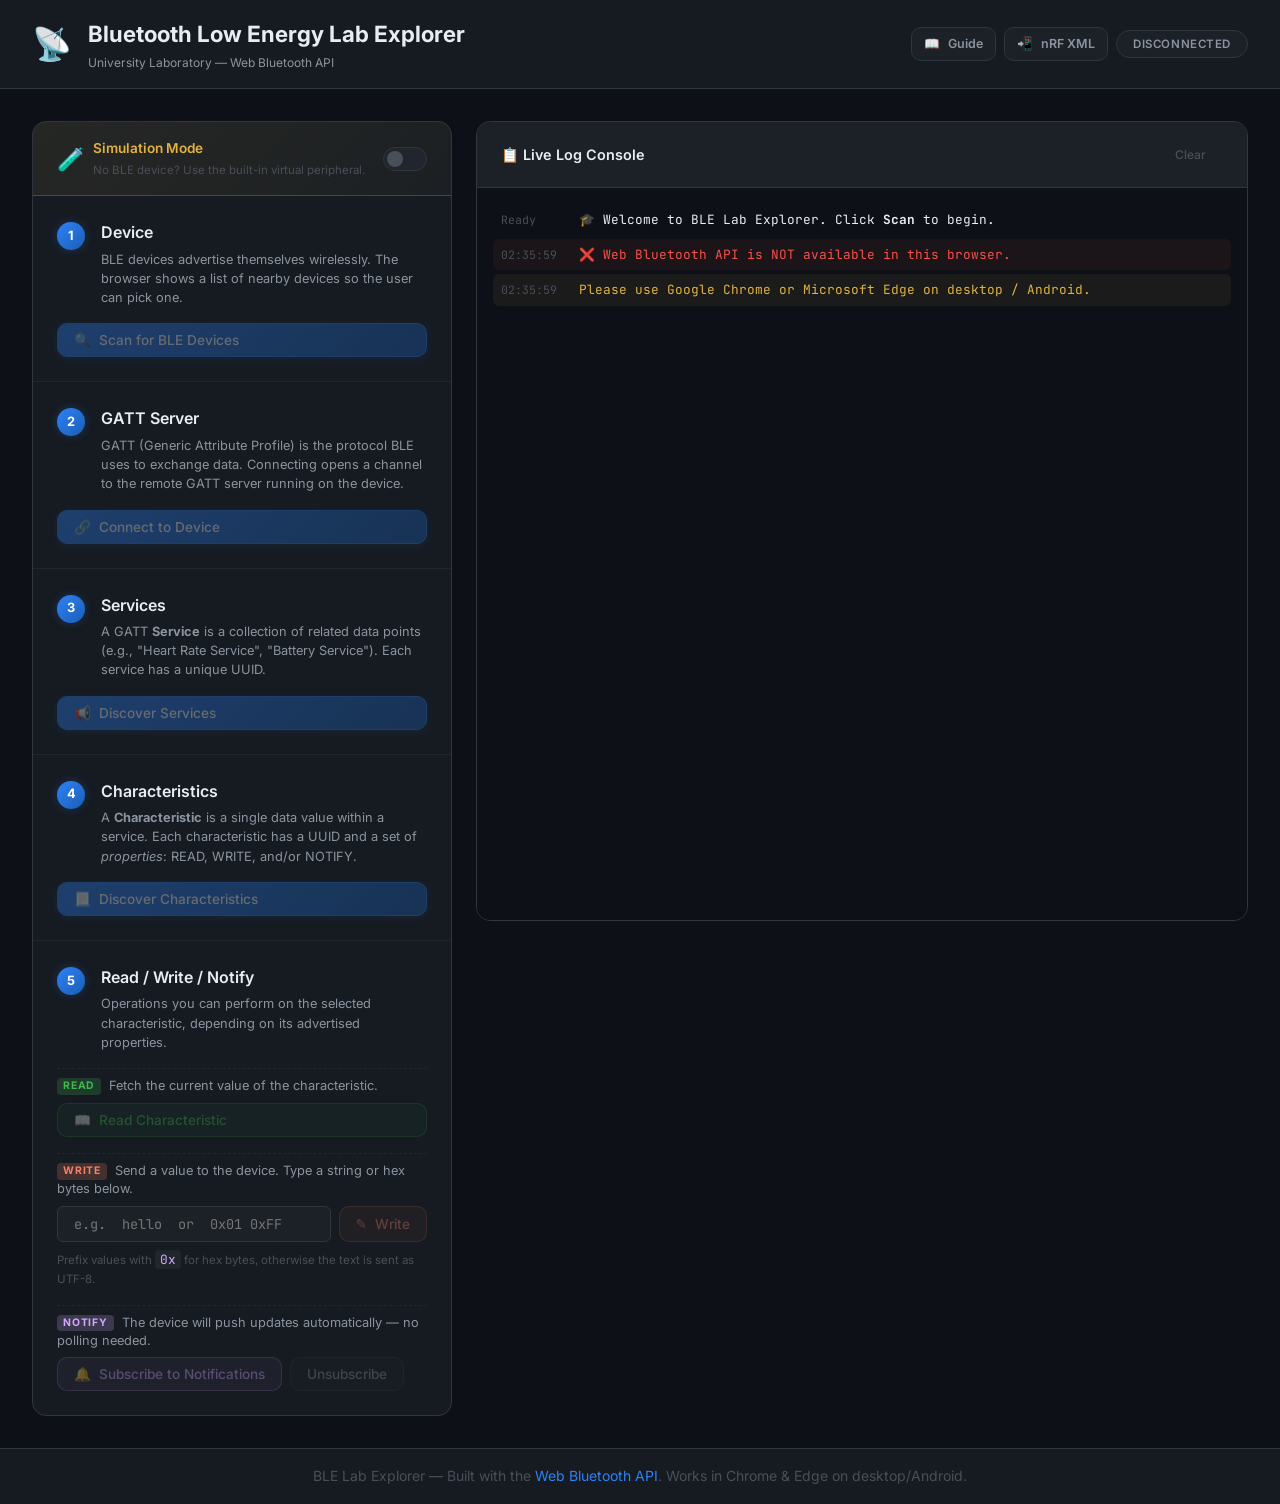
==== commit 82852b36: "add: XML download button to header" ====
--- a/index.html
+++ b/index.html
@@ -24,9 +24,16 @@
                     <p class="subtitle">University Laboratory &mdash; Web Bluetooth API</p>
                 </div>
             </div>
-            <a href="guide.html" class="btn btn--secondary" style="font-size:0.8rem;text-decoration:none;">&#128214;
-                Step-by-Step Guide</a>
-            <div id="connection-badge" class="badge badge--disconnected">Disconnected</div>
+            <div class="header-actions">
+                <a href="guide.html" class="btn btn--secondary btn--sm" title="Open the full step-by-step tutorial">
+                    <span class="btn-icon">📖</span> Guide
+                </a>
+                <a href="nrfc_gatt_server.xml" download="nrfc_gatt_server.xml" class="btn btn--secondary btn--sm"
+                    title="Download XML for nRF Connect for Mobile">
+                    <span class="btn-icon">📲</span> nRF XML
+                </a>
+                <div id="connection-badge" class="badge badge--disconnected">Disconnected</div>
+            </div>
         </div>
     </header>
 
--- a/style.css
+++ b/style.css
@@ -143,6 +143,12 @@
   align-items: center;
   justify-content: space-between;
   gap: var(--sp-md);
+}
+
+.header-actions {
+  display: flex;
+  align-items: center;
+  gap: var(--sp-sm);
 }
 
 .logo {
@@ -595,6 +601,12 @@
   color: var(--text-primary);
 }
 
+.btn--sm {
+  padding: 6px 12px;
+  font-size: 0.78rem;
+  font-weight: 600;
+}
+
 .btn--ghost {
   background: transparent;
   color: var(--text-muted);
